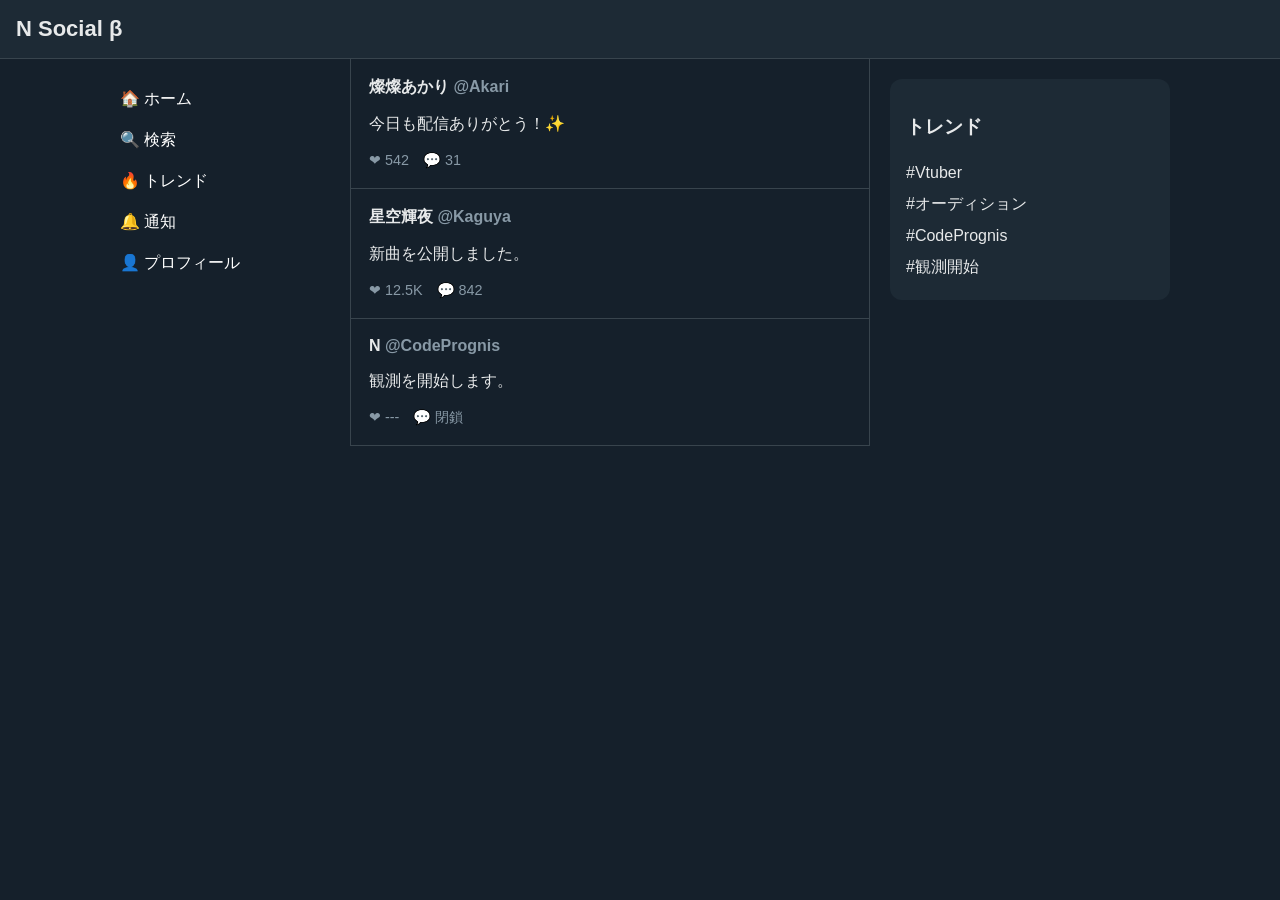
==== index.html @ 0c4f1783 "Rename Nsocial.html to index.html" ====
<!DOCTYPE html>
<html lang="ja">
<head>
<meta charset="UTF-8">
<meta name="viewport" content="width=device-width,initial-scale=1">
<title>N Social</title>
<style>
body{margin:0;background:#15202b;color:#e7e9ea;font-family:Arial,sans-serif}
header{position:sticky;top:0;background:#1d2a35;padding:16px;border-bottom:1px solid #38444d;font-size:22px;font-weight:bold}
.container{display:flex;max-width:1100px;margin:auto}
nav{width:220px;padding:20px}
nav a{display:block;color:#fff;text-decoration:none;padding:10px;border-radius:8px}
nav a:hover{background:#22303c}
main{flex:1;border-left:1px solid #38444d;border-right:1px solid #38444d}
.post{padding:18px;border-bottom:1px solid #38444d}
.user{font-weight:bold}
.id{color:#8899a6}
.meta{color:#8899a6;font-size:.9em;margin-top:8px}
aside{width:280px;padding:20px}
.box{background:#1d2a35;border-radius:12px;padding:16px}
.tag{display:block;padding:6px 0}
</style>
</head>
<body>
<header>N Social β</header>
<div class="container">
<nav>
<a href="#">🏠 ホーム</a>
<a href="#">🔍 検索</a>
<a href="#">🔥 トレンド</a>
<a href="#">🔔 通知</a>
<a href="#">👤 プロフィール</a>
</nav>
<main>
<div class="post">
<div class="user">燦燦あかり <span class="id">@Akari</span></div>
<p>今日も配信ありがとう！✨</p>
<div class="meta">❤ 542　💬 31</div>
</div>
<div class="post">
<div class="user">星空輝夜 <span class="id">@Kaguya</span></div>
<p>新曲を公開しました。</p>
<div class="meta">❤ 12.5K　💬 842</div>
</div>
<div class="post">
<div class="user">N <span class="id">@CodePrognis</span></div>
<p>観測を開始します。</p>
<div class="meta">❤ ---　💬 閉鎖</div>
</div>
</main>
<aside>
<div class="box">
<h3>トレンド</h3>
<span class="tag">#Vtuber</span>
<span class="tag">#オーディション</span>
<span class="tag">#CodePrognis</span>
<span class="tag">#観測開始</span>
</div>
</aside>
</div>
</body>
</html>
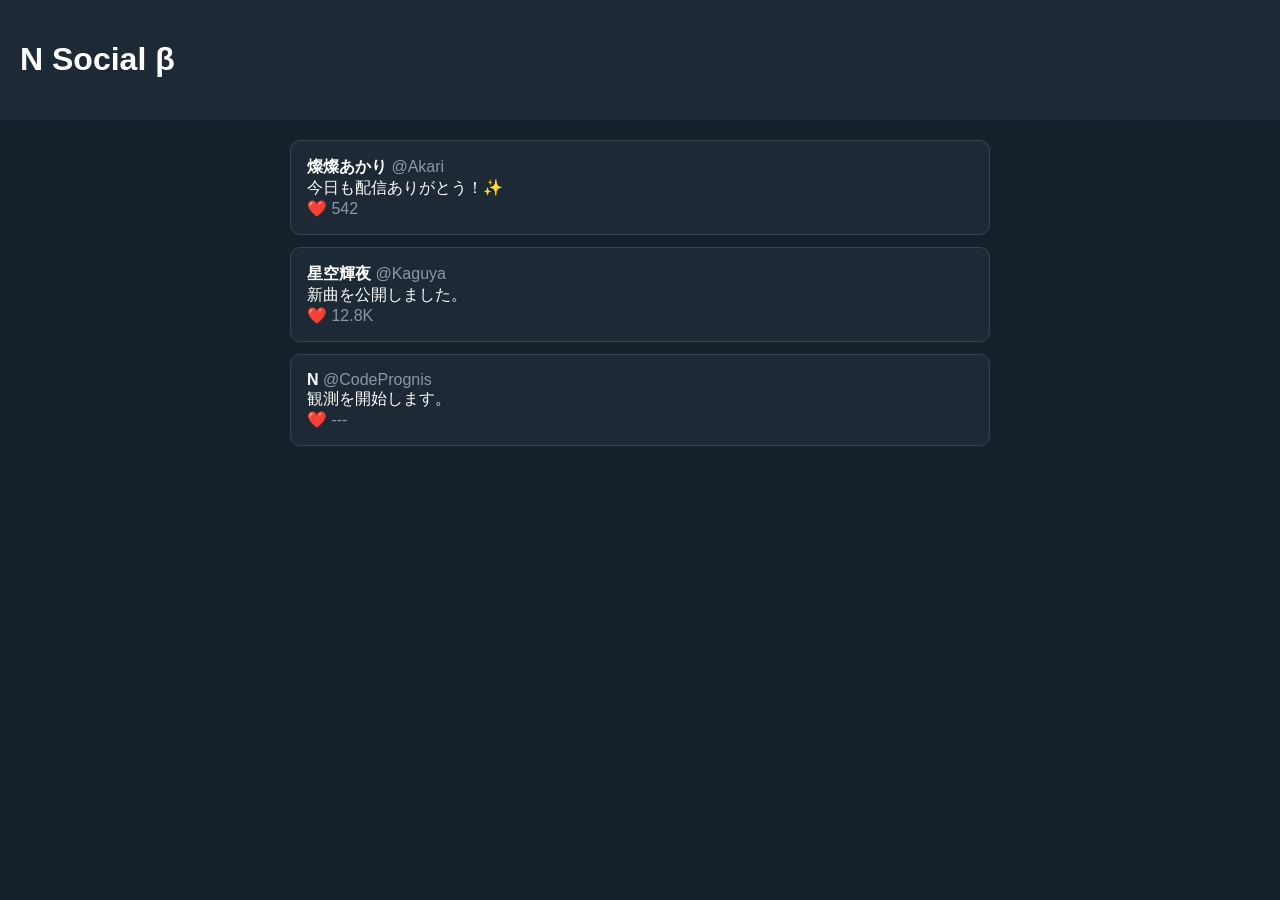
==== commit ace98966: "Add files via upload" ====
--- a/index.html
+++ b/index.html
@@ -1,62 +1 @@
-<!DOCTYPE html>
-<html lang="ja">
-<head>
-<meta charset="UTF-8">
-<meta name="viewport" content="width=device-width,initial-scale=1">
-<title>N Social</title>
-<style>
-body{margin:0;background:#15202b;color:#e7e9ea;font-family:Arial,sans-serif}
-header{position:sticky;top:0;background:#1d2a35;padding:16px;border-bottom:1px solid #38444d;font-size:22px;font-weight:bold}
-.container{display:flex;max-width:1100px;margin:auto}
-nav{width:220px;padding:20px}
-nav a{display:block;color:#fff;text-decoration:none;padding:10px;border-radius:8px}
-nav a:hover{background:#22303c}
-main{flex:1;border-left:1px solid #38444d;border-right:1px solid #38444d}
-.post{padding:18px;border-bottom:1px solid #38444d}
-.user{font-weight:bold}
-.id{color:#8899a6}
-.meta{color:#8899a6;font-size:.9em;margin-top:8px}
-aside{width:280px;padding:20px}
-.box{background:#1d2a35;border-radius:12px;padding:16px}
-.tag{display:block;padding:6px 0}
-</style>
-</head>
-<body>
-<header>N Social β</header>
-<div class="container">
-<nav>
-<a href="#">🏠 ホーム</a>
-<a href="#">🔍 検索</a>
-<a href="#">🔥 トレンド</a>
-<a href="#">🔔 通知</a>
-<a href="#">👤 プロフィール</a>
-</nav>
-<main>
-<div class="post">
-<div class="user">燦燦あかり <span class="id">@Akari</span></div>
-<p>今日も配信ありがとう！✨</p>
-<div class="meta">❤ 542　💬 31</div>
-</div>
-<div class="post">
-<div class="user">星空輝夜 <span class="id">@Kaguya</span></div>
-<p>新曲を公開しました。</p>
-<div class="meta">❤ 12.5K　💬 842</div>
-</div>
-<div class="post">
-<div class="user">N <span class="id">@CodePrognis</span></div>
-<p>観測を開始します。</p>
-<div class="meta">❤ ---　💬 閉鎖</div>
-</div>
-</main>
-<aside>
-<div class="box">
-<h3>トレンド</h3>
-<span class="tag">#Vtuber</span>
-<span class="tag">#オーディション</span>
-<span class="tag">#CodePrognis</span>
-<span class="tag">#観測開始</span>
-</div>
-</aside>
-</div>
-</body>
-</html>
+<!DOCTYPE html><html lang="ja"><head><meta charset="UTF-8"><meta name="viewport" content="width=device-width,initial-scale=1"><title>N Social</title><link rel="stylesheet" href="css/style.css"></head><body><header><h1>N Social β</h1></header><main id="timeline"></main><script src="js/app.js"></script></body></html>
--- a/css/style.css
+++ b/css/style.css
@@ -0,0 +1 @@
+body{margin:0;background:#15202b;color:#fff;font-family:Arial}header{background:#1d2a35;padding:20px}#timeline{max-width:700px;margin:20px auto}.post{background:#1d2a35;border:1px solid #38444d;border-radius:10px;padding:16px;margin-bottom:12px}.account,.likes{color:#8b98a5}
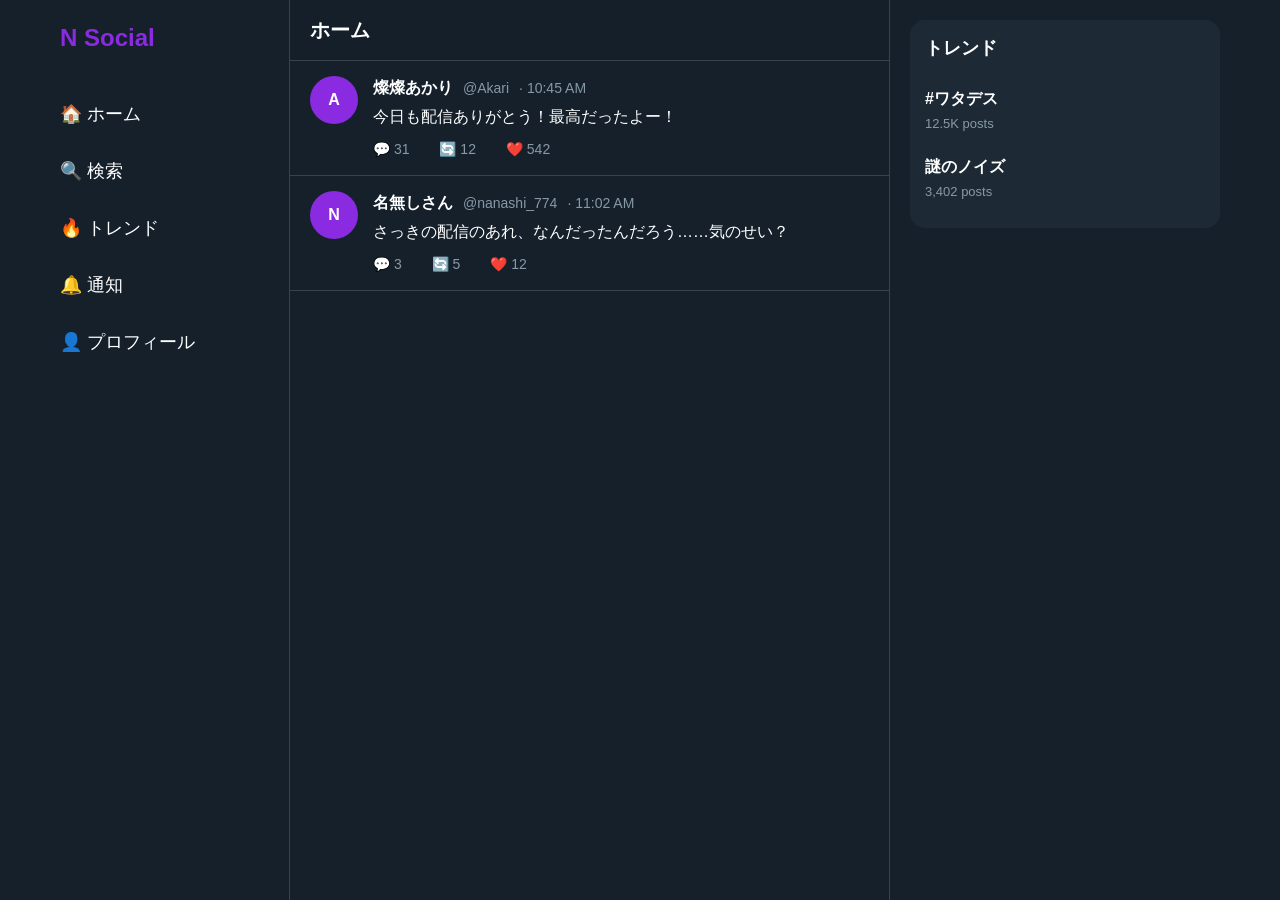
==== commit 0d93c67b: "Add files via upload" ====
--- a/index.html
+++ b/index.html
@@ -1 +1,42 @@
-<!DOCTYPE html><html lang="ja"><head><meta charset="UTF-8"><meta name="viewport" content="width=device-width,initial-scale=1"><title>N Social</title><link rel="stylesheet" href="css/style.css"></head><body><header><h1>N Social β</h1></header><main id="timeline"></main><script src="js/app.js"></script></body></html>+<!DOCTYPE html>
+<html lang="ja">
+<head>
+    <meta charset="UTF-8">
+    <meta name="viewport" content="width=device-width, initial-scale=1.0">
+    <title>N Social - ホーム</title>
+    <link rel="stylesheet" href="css/style.css">
+</head>
+<body>
+    <div class="container">
+        <!-- 左カラム -->
+        <aside class="sidebar-left">
+            <div class="logo">N Social</div>
+            <nav>
+                <div class="nav-item">🏠 ホーム</div>
+                <div class="nav-item">🔍 検索</div>
+                <div class="nav-item">🔥 トレンド</div>
+                <div class="nav-item">🔔 通知</div>
+                <div class="nav-item">👤 プロフィール</div>
+            </nav>
+        </aside>
+
+        <!-- 中央カラム -->
+        <main class="main-content">
+            <div class="page-title">ホーム</div>
+            <!-- js/app.js でここに投稿が挿入されます -->
+            <div id="timeline"></div>
+        </main>
+
+        <!-- 右カラム -->
+        <aside class="sidebar-right">
+            <div class="trend-card">
+                <h2>トレンド</h2>
+                <!-- js/app.js でここにトレンドが挿入されます -->
+                <div id="trend-list"></div>
+            </div>
+        </aside>
+    </div>
+
+    <script src="js/app.js"></script>
+</body>
+</html>
--- a/css/style.css
+++ b/css/style.css
@@ -1 +1,157 @@
-body{margin:0;background:#15202b;color:#fff;font-family:Arial}header{background:#1d2a35;padding:20px}#timeline{max-width:700px;margin:20px auto}.post{background:#1d2a35;border:1px solid #38444d;border-radius:10px;padding:16px;margin-bottom:12px}.account,.likes{color:#8b98a5}+:root {
+  --bg-color: #15202b;
+  --card-color: #1d2a35;
+  --accent-color: #8a2be2; /* アクセントの紫 */
+  --text-main: #ffffff;
+  --text-muted: #8899a6;
+  --border-color: #38444d;
+}
+
+* {
+  box-sizing: border-box;
+  margin: 0;
+  padding: 0;
+}
+
+body {
+  background-color: var(--bg-color);
+  color: var(--text-main);
+  font-family: -apple-system, BlinkMacSystemFont, "Segoe UI", Roboto, Helvetica, Arial, sans-serif;
+  line-height: 1.5;
+}
+
+.container {
+  display: flex;
+  max-width: 1200px;
+  margin: 0 auto;
+  min-height: 100vh;
+}
+
+/* 左カラム：メニュー */
+.sidebar-left {
+  width: 250px;
+  padding: 20px;
+  border-right: 1px solid var(--border-color);
+  position: sticky;
+  top: 0;
+  height: 100vh;
+}
+
+.logo {
+  font-size: 24px;
+  font-weight: bold;
+  color: var(--accent-color);
+  margin-bottom: 30px;
+}
+
+.nav-item {
+  padding: 15px 0;
+  font-size: 18px;
+  cursor: pointer;
+  transition: color 0.2s;
+}
+
+.nav-item:hover {
+  color: var(--accent-color);
+}
+
+/* 中央カラム：タイムライン */
+.main-content {
+  flex: 1;
+  border-right: 1px solid var(--border-color);
+}
+
+.page-title {
+  padding: 15px 20px;
+  font-size: 20px;
+  font-weight: bold;
+  border-bottom: 1px solid var(--border-color);
+  backdrop-filter: blur(10px);
+  position: sticky;
+  top: 0;
+  background-color: rgba(21, 32, 43, 0.8);
+  z-index: 10;
+}
+
+.post {
+  padding: 15px 20px;
+  border-bottom: 1px solid var(--border-color);
+  display: flex;
+  gap: 15px;
+  transition: background-color 0.2s;
+}
+
+.post:hover {
+  background-color: var(--card-color);
+}
+
+.post-icon {
+  width: 48px;
+  height: 48px;
+  border-radius: 50%;
+  background-color: var(--accent-color);
+  display: flex;
+  align-items: center;
+  justify-content: center;
+  font-weight: bold;
+}
+
+.post-header {
+  display: flex;
+  gap: 10px;
+  align-items: baseline;
+  margin-bottom: 5px;
+}
+
+.post-name {
+  font-weight: bold;
+}
+
+.post-account, .post-time {
+  color: var(--text-muted);
+  font-size: 14px;
+}
+
+.post-actions {
+  display: flex;
+  gap: 30px;
+  margin-top: 10px;
+  color: var(--text-muted);
+  font-size: 14px;
+}
+
+/* 右カラム：トレンド */
+.sidebar-right {
+  width: 350px;
+  padding: 20px;
+}
+
+.trend-card {
+  background-color: var(--card-color);
+  border-radius: 15px;
+  padding: 15px;
+}
+
+.trend-card h2 {
+  font-size: 18px;
+  margin-bottom: 15px;
+}
+
+.trend-item {
+  padding: 10px 0;
+  cursor: pointer;
+}
+
+.trend-item:hover .trend-keyword {
+  color: var(--accent-color);
+}
+
+.trend-keyword {
+  font-weight: bold;
+  display: block;
+}
+
+.trend-count {
+  font-size: 13px;
+  color: var(--text-muted);
+}
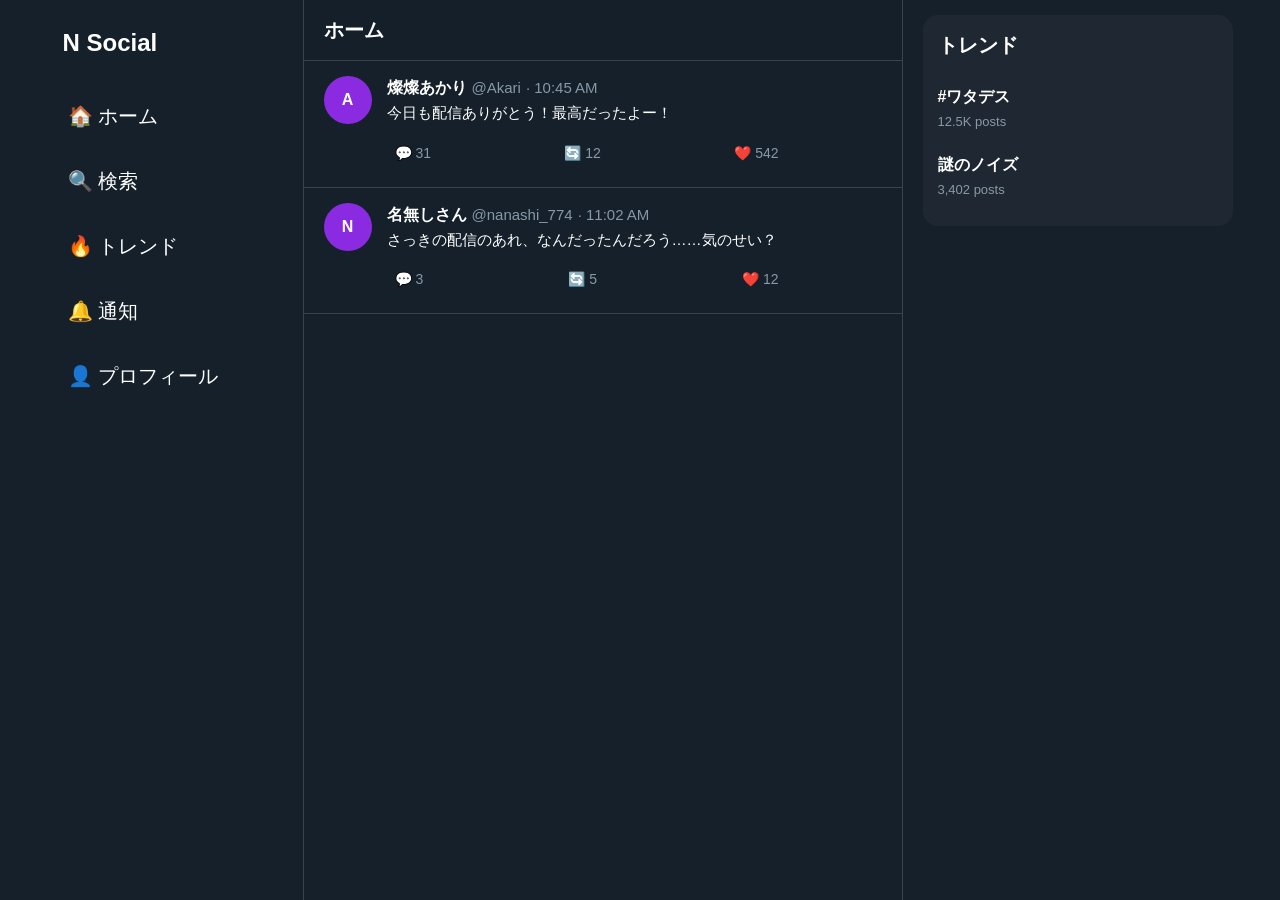
==== commit 17a2b5b4: "Add files via upload" ====
--- a/index.html
+++ b/index.html
@@ -12,11 +12,11 @@
         <aside class="sidebar-left">
             <div class="logo">N Social</div>
             <nav>
-                <div class="nav-item">🏠 ホーム</div>
-                <div class="nav-item">🔍 検索</div>
+                <a href="index.html" class="nav-item link-text" style="display:block;">🏠 ホーム</a>
+                <a href="search.html" class="nav-item link-text" style="display:block;">🔍 検索</a>
                 <div class="nav-item">🔥 トレンド</div>
                 <div class="nav-item">🔔 通知</div>
-                <div class="nav-item">👤 プロフィール</div>
+                <a href="profile.html?id=user1" class="nav-item link-text" style="display:block;">👤 プロフィール</a>
             </nav>
         </aside>
 
--- a/css/style.css
+++ b/css/style.css
@@ -1,10 +1,10 @@
 :root {
-  --bg-color: #15202b;
-  --card-color: #1d2a35;
-  --accent-color: #8a2be2; /* アクセントの紫 */
+  --bg-color: #15202b;       /* 背景色 */
+  --hover-bg: #1e2732;       /* ホバー時の背景色（X風） */
+  --accent-color: #8a2be2;   /* アクセントの紫 */
   --text-main: #ffffff;
   --text-muted: #8899a6;
-  --border-color: #38444d;
+  --border-color: #38444d;   /* 境界線の色 */
 }
 
 * {
@@ -22,43 +22,55 @@
 
 .container {
   display: flex;
-  max-width: 1200px;
+  justify-content: center;
+  max-width: 1250px;
   margin: 0 auto;
   min-height: 100vh;
 }
 
-/* 左カラム：メニュー */
+/* --------------------
+   左カラム：メニュー
+-------------------- */
 .sidebar-left {
-  width: 250px;
-  padding: 20px;
-  border-right: 1px solid var(--border-color);
+  width: 275px;
+  padding: 10px 20px;
   position: sticky;
   top: 0;
   height: 100vh;
+  display: flex;
+  flex-direction: column;
 }
 
 .logo {
   font-size: 24px;
   font-weight: bold;
-  color: var(--accent-color);
-  margin-bottom: 30px;
+  color: var(--text-main); /* Xっぽく白に */
+  padding: 15px;
+  margin-bottom: 10px;
 }
 
 .nav-item {
-  padding: 15px 0;
-  font-size: 18px;
-  cursor: pointer;
-  transition: color 0.2s;
+  padding: 15px 20px;
+  font-size: 20px;
+  cursor: pointer;
+  transition: background-color 0.2s;
+  border-radius: 30px;
+  width: fit-content;
+  margin-bottom: 5px;
 }
 
 .nav-item:hover {
-  color: var(--accent-color);
-}
-
-/* 中央カラム：タイムライン */
+  background-color: var(--hover-bg);
+}
+
+/* --------------------
+   中央カラム：タイムライン
+-------------------- */
 .main-content {
-  flex: 1;
+  width: 600px;
+  border-left: 1px solid var(--border-color);
   border-right: 1px solid var(--border-color);
+  min-height: 100vh;
 }
 
 .page-title {
@@ -69,8 +81,9 @@
   backdrop-filter: blur(10px);
   position: sticky;
   top: 0;
-  background-color: rgba(21, 32, 43, 0.8);
+  background-color: rgba(21, 32, 43, 0.85);
   z-index: 10;
+  cursor: pointer;
 }
 
 .post {
@@ -79,10 +92,11 @@
   display: flex;
   gap: 15px;
   transition: background-color 0.2s;
+  cursor: pointer;
 }
 
 .post:hover {
-  background-color: var(--card-color);
+  background-color: var(--hover-bg);
 }
 
 .post-icon {
@@ -94,13 +108,18 @@
   align-items: center;
   justify-content: center;
   font-weight: bold;
+  flex-shrink: 0;
+}
+
+.post-content {
+  width: 100%;
 }
 
 .post-header {
   display: flex;
-  gap: 10px;
+  gap: 5px;
   align-items: baseline;
-  margin-bottom: 5px;
+  margin-bottom: 2px;
 }
 
 .post-name {
@@ -109,41 +128,69 @@
 
 .post-account, .post-time {
   color: var(--text-muted);
-  font-size: 14px;
+  font-size: 15px;
+}
+
+.post-text {
+  font-size: 15px;
+  margin-bottom: 10px;
+  white-space: pre-wrap; /* 改行を反映 */
 }
 
 .post-actions {
   display: flex;
-  gap: 30px;
-  margin-top: 10px;
+  justify-content: space-between;
+  max-width: 400px;
   color: var(--text-muted);
   font-size: 14px;
 }
 
-/* 右カラム：トレンド */
+.post-actions span {
+  display: flex;
+  align-items: center;
+  gap: 8px;
+  cursor: pointer;
+  padding: 8px;
+  border-radius: 50%;
+  transition: color 0.2s, background-color 0.2s;
+}
+
+.post-actions span:hover {
+  color: var(--accent-color);
+  background-color: rgba(138, 43, 226, 0.1);
+}
+
+/* --------------------
+   右カラム：トレンド
+-------------------- */
 .sidebar-right {
   width: 350px;
-  padding: 20px;
+  padding: 15px 20px;
+  position: sticky;
+  top: 0;
+  height: 100vh;
 }
 
 .trend-card {
-  background-color: var(--card-color);
+  background-color: var(--hover-bg); /* Xの右カラム風の少し浮いた色 */
   border-radius: 15px;
-  padding: 15px;
+  padding: 15px 0;
 }
 
 .trend-card h2 {
-  font-size: 18px;
-  margin-bottom: 15px;
+  font-size: 20px;
+  font-weight: bold;
+  padding: 0 15px 15px 15px;
 }
 
 .trend-item {
-  padding: 10px 0;
-  cursor: pointer;
-}
-
-.trend-item:hover .trend-keyword {
-  color: var(--accent-color);
+  padding: 10px 15px;
+  cursor: pointer;
+  transition: background-color 0.2s;
+}
+
+.trend-item:hover {
+  background-color: rgba(255, 255, 255, 0.03);
 }
 
 .trend-keyword {
@@ -154,4 +201,49 @@
 .trend-count {
   font-size: 13px;
   color: var(--text-muted);
+  margin-top: 2px;
+}
+/* --------------------
+   プロフィールページ用
+-------------------- */
+.profile-banner {
+  height: 200px;
+  background-color: var(--border-color);
+  /* 以下の3行を追加：画像を枠いっぱいに綺麗に表示する設定 */
+  background-size: cover;
+  background-position: center;
+  background-repeat: no-repeat;
+}
+
+/* リンク付きテキスト用 */
+.link-text {
+  color: inherit;
+  text-decoration: none;
+}
+.link-text:hover {
+  text-decoration: underline;
+}
+
+/* --------------------
+   検索ページ用
+-------------------- */
+.search-box-container {
+  padding: 15px 20px;
+  border-bottom: 1px solid var(--border-color);
+}
+
+.search-input {
+  width: 100%;
+  padding: 12px 20px;
+  background-color: var(--hover-bg);
+  border: 1px solid var(--border-color);
+  border-radius: 30px;
+  color: var(--text-main);
+  font-size: 15px;
+  outline: none;
+  transition: border-color 0.2s;
+}
+
+.search-input:focus {
+  border-color: var(--accent-color);
 }
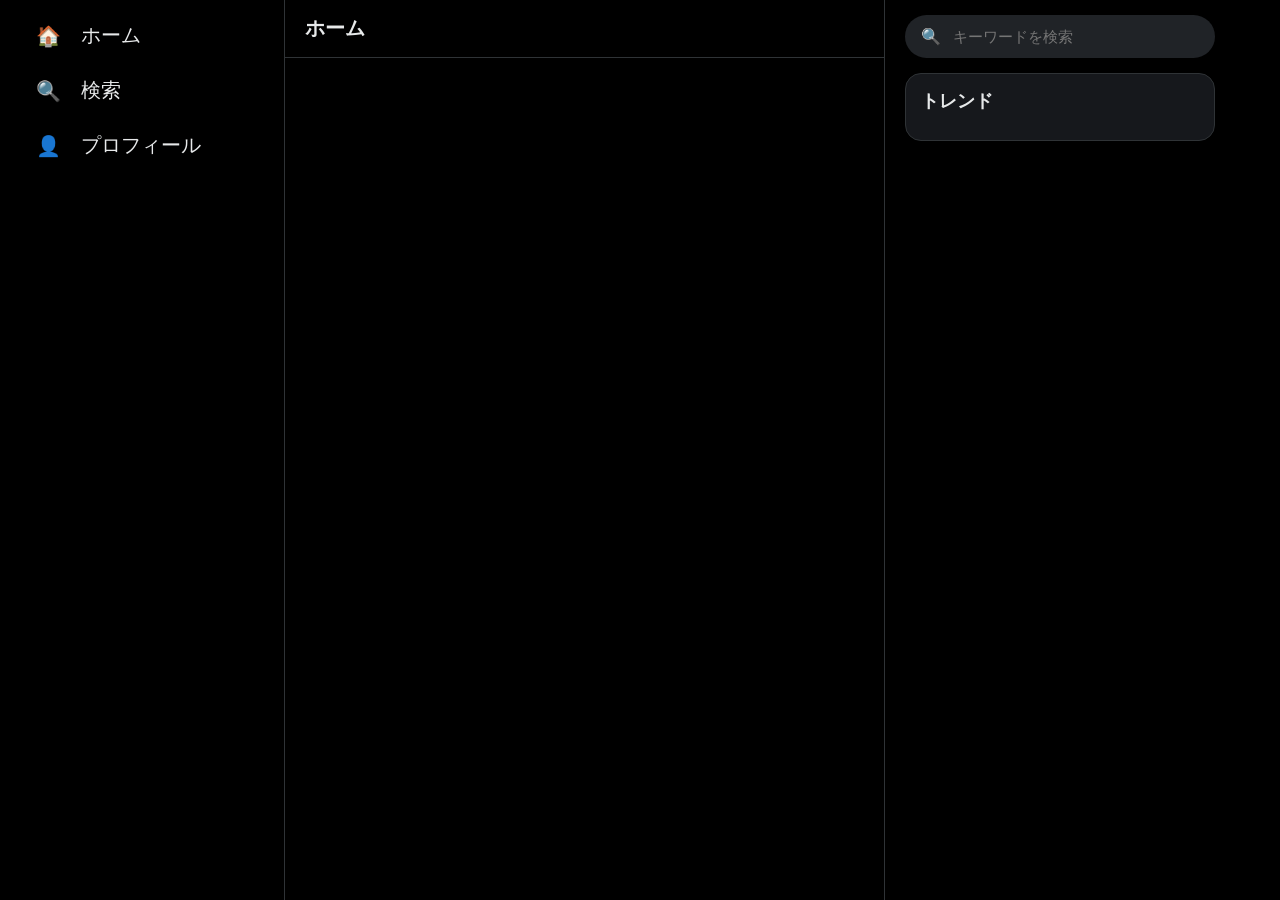
==== commit a12d3db4: "Add files via upload" ====
--- a/index.html
+++ b/index.html
@@ -3,40 +3,35 @@
 <head>
     <meta charset="UTF-8">
     <meta name="viewport" content="width=device-width, initial-scale=1.0">
-    <title>N Social - ホーム</title>
+    <title>ホーム / ワタデスSNS</title>
     <link rel="stylesheet" href="css/style.css">
 </head>
 <body>
-    <div class="container">
-        <!-- 左カラム -->
-        <aside class="sidebar-left">
-            <div class="logo">N Social</div>
-            <nav>
-                <a href="index.html" class="nav-item link-text" style="display:block;">🏠 ホーム</a>
-                <a href="search.html" class="nav-item link-text" style="display:block;">🔍 検索</a>
-                <div class="nav-item">🔥 トレンド</div>
-                <div class="nav-item">🔔 通知</div>
-                <a href="profile.html?id=user1" class="nav-item link-text" style="display:block;">👤 プロフィール</a>
-            </nav>
-        </aside>
-
-        <!-- 中央カラム -->
+    <div class="app-container">
+        <nav class="sidebar">
+            <div class="sidebar-nav">
+                <a href="index.html" class="nav-item">🏠 <span>ホーム</span></a>
+                <a href="search.html" class="nav-item">🔍 <span>検索</span></a>
+                <a href="profile.html?id=user1" class="nav-item">👤 <span>プロフィール</span></a>
+            </div>
+        </nav>
+        
         <main class="main-content">
-            <div class="page-title">ホーム</div>
-            <!-- js/app.js でここに投稿が挿入されます -->
+            <div class="header">ホーム</div>
             <div id="timeline"></div>
         </main>
 
-        <!-- 右カラム -->
-        <aside class="sidebar-right">
+        <aside class="widgets">
+            <div class="search-box">
+                <span>🔍</span>
+                <input type="text" id="global-search-input" placeholder="キーワードを検索">
+            </div>
             <div class="trend-card">
-                <h2>トレンド</h2>
-                <!-- js/app.js でここにトレンドが挿入されます -->
+                <h3>トレンド</h3>
                 <div id="trend-list"></div>
             </div>
         </aside>
     </div>
-
     <script src="js/app.js"></script>
 </body>
 </html>
--- a/css/style.css
+++ b/css/style.css
@@ -1,249 +1,372 @@
 :root {
-  --bg-color: #15202b;       /* 背景色 */
-  --hover-bg: #1e2732;       /* ホバー時の背景色（X風） */
-  --accent-color: #8a2be2;   /* アクセントの紫 */
-  --text-main: #ffffff;
-  --text-muted: #8899a6;
-  --border-color: #38444d;   /* 境界線の色 */
+    --bg-color: #000000;
+    --card-bg: #000000;
+    --text-main: #e7e9ea;
+    --text-muted: #71767b;
+    --border-color: #2f3336;
+    --accent-color: #1d9bf0;
+    --hover-color: rgba(239, 245, 245, 0.1);
+    --repost-color: #00ba7c;
+    --like-color: #f91880;
 }
 
 * {
-  box-sizing: border-box;
-  margin: 0;
-  padding: 0;
+    box-sizing: border-box;
+    margin: 0;
+    padding: 0;
+    font-family: -apple-system, BlinkMacSystemFont, "Segoe UI", Roboto, Helvetica, Arial, sans-serif;
 }
 
 body {
-  background-color: var(--bg-color);
-  color: var(--text-main);
-  font-family: -apple-system, BlinkMacSystemFont, "Segoe UI", Roboto, Helvetica, Arial, sans-serif;
-  line-height: 1.5;
-}
-
-.container {
-  display: flex;
-  justify-content: center;
-  max-width: 1250px;
-  margin: 0 auto;
-  min-height: 100vh;
-}
-
-/* --------------------
-   左カラム：メニュー
--------------------- */
-.sidebar-left {
-  width: 275px;
-  padding: 10px 20px;
-  position: sticky;
-  top: 0;
-  height: 100vh;
-  display: flex;
-  flex-direction: column;
-}
-
-.logo {
-  font-size: 24px;
-  font-weight: bold;
-  color: var(--text-main); /* Xっぽく白に */
-  padding: 15px;
-  margin-bottom: 10px;
+    background-color: var(--bg-color);
+    color: var(--text-main);
+    display: flex;
+    justify-content: center;
+    min-height: 100vh;
+}
+
+.app-container {
+    display: flex;
+    width: 100%;
+    max-width: 1260px;
+}
+
+.sidebar {
+    width: 275px;
+    padding: 0 10px;
+    display: flex;
+    flex-direction: column;
+    justify-content: space-between;
+    border-right: 1px solid var(--border-color);
+    height: 100vh;
+    position: sticky;
+    top: 0;
+}
+
+.sidebar-nav {
+    display: flex;
+    flex-direction: column;
+    gap: 4px;
+    margin-top: 10px;
 }
 
 .nav-item {
-  padding: 15px 20px;
-  font-size: 20px;
-  cursor: pointer;
-  transition: background-color 0.2s;
-  border-radius: 30px;
-  width: fit-content;
-  margin-bottom: 5px;
+    display: flex;
+    align-items: center;
+    gap: 20px;
+    padding: 12px 16px;
+    font-size: 20px;
+    color: var(--text-main);
+    text-decoration: none;
+    border-radius: 9999px;
+    width: fit-content;
 }
 
 .nav-item:hover {
-  background-color: var(--hover-bg);
-}
-
-/* --------------------
-   中央カラム：タイムライン
--------------------- */
+    background-color: var(--hover-color);
+}
+
 .main-content {
-  width: 600px;
-  border-left: 1px solid var(--border-color);
-  border-right: 1px solid var(--border-color);
-  min-height: 100vh;
-}
-
-.page-title {
-  padding: 15px 20px;
-  font-size: 20px;
-  font-weight: bold;
-  border-bottom: 1px solid var(--border-color);
-  backdrop-filter: blur(10px);
-  position: sticky;
-  top: 0;
-  background-color: rgba(21, 32, 43, 0.85);
-  z-index: 10;
-  cursor: pointer;
+    flex: 1;
+    max-width: 600px;
+    border-right: 1px solid var(--border-color);
+    min-height: 100vh;
+}
+
+.header {
+    position: sticky;
+    top: 0;
+    background-color: rgba(0, 0, 0, 0.85);
+    backdrop-filter: blur(12px);
+    border-bottom: 1px solid var(--border-color);
+    padding: 15px 20px;
+    font-size: 20px;
+    font-weight: bold;
+    z-index: 10;
+}
+
+.widgets {
+    width: 350px;
+    padding: 15px 20px;
+    display: flex;
+    flex-direction: column;
+    gap: 15px;
+}
+
+.search-box {
+    background-color: #202327;
+    border-radius: 9999px;
+    display: flex;
+    align-items: center;
+    padding: 12px 16px;
+    gap: 12px;
+}
+
+.search-box input {
+    background: transparent;
+    border: none;
+    color: var(--text-main);
+    font-size: 15px;
+    outline: none;
+    width: 100%;
+}
+
+.trend-card {
+    background-color: #16181c;
+    border-radius: 16px;
+    padding: 15px;
+    border: 1px solid var(--border-color);
+}
+
+.trend-card h3 {
+    font-size: 18px;
+    margin-bottom: 12px;
+}
+
+.trend-item {
+    padding: 8px 0;
+    cursor: pointer;
+}
+
+.trend-item:hover {
+    opacity: 0.8;
+}
+
+.trend-keyword {
+    font-weight: bold;
+    font-size: 15px;
+    display: block;
+}
+
+.trend-count {
+    font-size: 13px;
+    color: var(--text-muted);
 }
 
 .post {
-  padding: 15px 20px;
-  border-bottom: 1px solid var(--border-color);
-  display: flex;
-  gap: 15px;
-  transition: background-color 0.2s;
-  cursor: pointer;
+    display: flex;
+    padding: 12px 16px;
+    border-bottom: 1px solid var(--border-color);
+    cursor: pointer;
+    position: relative;
 }
 
 .post:hover {
-  background-color: var(--hover-bg);
+    background-color: rgba(255, 255, 255, 0.03);
 }
 
 .post-icon {
-  width: 48px;
-  height: 48px;
-  border-radius: 50%;
-  background-color: var(--accent-color);
-  display: flex;
-  align-items: center;
-  justify-content: center;
-  font-weight: bold;
-  flex-shrink: 0;
+    width: 40px;
+    height: 40px;
+    border-radius: 50%;
+    background-color: #333;
+    display: flex;
+    align-items: center;
+    justify-content: center;
+    font-weight: bold;
+    margin-right: 12px;
+    flex-shrink: 0;
+    background-size: cover;
+    background-position: center;
 }
 
 .post-content {
-  width: 100%;
+    flex: 1;
+    overflow: hidden;
+}
+
+.repost-indicator {
+    display: flex;
+    align-items: center;
+    gap: 8px;
+    color: var(--text-muted);
+    font-size: 13px;
+    font-weight: bold;
+    margin-bottom: 4px;
 }
 
 .post-header {
-  display: flex;
-  gap: 5px;
-  align-items: baseline;
-  margin-bottom: 2px;
+    display: flex;
+    align-items: center;
+    gap: 6px;
+    margin-bottom: 4px;
+    flex-wrap: wrap;
 }
 
 .post-name {
-  font-weight: bold;
+    font-weight: bold;
+    font-size: 15px;
+}
+
+.link-text {
+    color: var(--text-main);
+    text-decoration: none;
+}
+
+.link-text:hover {
+    text-decoration: underline;
 }
 
 .post-account, .post-time {
-  color: var(--text-muted);
-  font-size: 15px;
+    color: var(--text-muted);
+    font-size: 14px;
 }
 
 .post-text {
-  font-size: 15px;
-  margin-bottom: 10px;
-  white-space: pre-wrap; /* 改行を反映 */
+    font-size: 15px;
+    line-height: 1.5;
+    word-break: break-all;
+    white-space: pre-wrap;
+    margin-bottom: 12px;
+}
+
+.post-image-container {
+    border-radius: 16px;
+    overflow: hidden;
+    margin-bottom: 12px;
+    border: 1px solid var(--border-color);
+    max-height: 300px;
+}
+
+.post-image-container img {
+    width: 100%;
+    height: 100%;
+    object-fit: cover;
+    display: block;
+}
+
+.quoted-post {
+    border: 1px solid var(--border-color);
+    border-radius: 16px;
+    padding: 12px;
+    margin-bottom: 12px;
+    cursor: pointer;
+}
+
+.quoted-post:hover {
+    background-color: rgba(255, 255, 255, 0.02);
 }
 
 .post-actions {
-  display: flex;
-  justify-content: space-between;
-  max-width: 400px;
-  color: var(--text-muted);
-  font-size: 14px;
-}
-
-.post-actions span {
-  display: flex;
-  align-items: center;
-  gap: 8px;
-  cursor: pointer;
-  padding: 8px;
-  border-radius: 50%;
-  transition: color 0.2s, background-color 0.2s;
-}
-
-.post-actions span:hover {
-  color: var(--accent-color);
-  background-color: rgba(138, 43, 226, 0.1);
-}
-
-/* --------------------
-   右カラム：トレンド
--------------------- */
-.sidebar-right {
-  width: 350px;
-  padding: 15px 20px;
-  position: sticky;
-  top: 0;
-  height: 100vh;
-}
-
-.trend-card {
-  background-color: var(--hover-bg); /* Xの右カラム風の少し浮いた色 */
-  border-radius: 15px;
-  padding: 15px 0;
-}
-
-.trend-card h2 {
-  font-size: 20px;
-  font-weight: bold;
-  padding: 0 15px 15px 15px;
-}
-
-.trend-item {
-  padding: 10px 15px;
-  cursor: pointer;
-  transition: background-color 0.2s;
-}
-
-.trend-item:hover {
-  background-color: rgba(255, 255, 255, 0.03);
-}
-
-.trend-keyword {
-  font-weight: bold;
-  display: block;
-}
-
-.trend-count {
-  font-size: 13px;
-  color: var(--text-muted);
-  margin-top: 2px;
-}
-/* --------------------
-   プロフィールページ用
--------------------- */
+    display: flex;
+    justify-content: space-between;
+    color: var(--text-muted);
+    max-width: 425px;
+    margin-right: 20px;
+}
+
+.post-action-item {
+    display: flex;
+    align-items: center;
+    gap: 6px;
+    font-size: 13px;
+    cursor: pointer;
+}
+
+.post-action-item.reply:hover { color: var(--accent-color); }
+.post-action-item.repost:hover { color: var(--repost-color); }
+.post-action-item.like:hover { color: var(--like-color); }
+
+.pin-header {
+    font-size: 13px;
+    color: var(--text-muted);
+    margin-bottom: 6px;
+    font-weight: bold;
+}
+
 .profile-banner {
-  height: 200px;
-  background-color: var(--border-color);
-  /* 以下の3行を追加：画像を枠いっぱいに綺麗に表示する設定 */
-  background-size: cover;
-  background-position: center;
-  background-repeat: no-repeat;
-}
-
-/* リンク付きテキスト用 */
-.link-text {
-  color: inherit;
-  text-decoration: none;
-}
-.link-text:hover {
-  text-decoration: underline;
-}
-
-/* --------------------
-   検索ページ用
--------------------- */
-.search-box-container {
-  padding: 15px 20px;
-  border-bottom: 1px solid var(--border-color);
-}
-
-.search-input {
-  width: 100%;
-  padding: 12px 20px;
-  background-color: var(--hover-bg);
-  border: 1px solid var(--border-color);
-  border-radius: 30px;
-  color: var(--text-main);
-  font-size: 15px;
-  outline: none;
-  transition: border-color 0.2s;
-}
-
-.search-input:focus {
-  border-color: var(--accent-color);
+    height: 200px;
+    background-color: #333;
+    background-size: cover;
+    background-position: center;
+}
+
+.profile-bio-section {
+    padding: 16px;
+    position: relative;
+}
+
+.profile-avatar-large {
+    width: 134px;
+    height: 134px;
+    border-radius: 50%;
+    border: 4px solid var(--bg-color);
+    background-color: #444;
+    position: absolute;
+    top: -70px;
+    left: 16px;
+    display: flex;
+    align-items: center;
+    justify-content: center;
+    font-size: 40px;
+    font-weight: bold;
+    background-size: cover;
+    background-position: center;
+}
+
+.profile-tabs {
+    display: flex;
+    border-bottom: 1px solid var(--border-color);
+}
+
+.profile-tab {
+    flex: 1;
+    text-align: center;
+    padding: 16px;
+    font-weight: bold;
+    color: var(--text-muted);
+    cursor: pointer;
+}
+
+.profile-tab.active {
+    color: var(--text-main);
+    border-bottom: 4px solid var(--accent-color);
+}
+
+.media-grid {
+    display: grid;
+    grid-template-columns: repeat(3, 1fr);
+    gap: 2px;
+}
+
+.media-grid-item {
+    aspect-ratio: 1;
+    background-size: cover;
+    background-position: center;
+    cursor: pointer;
+}
+
+#image-modal, #repost-modal {
+    display: none;
+    position: fixed;
+    z-index: 9999;
+    left: 0;
+    top: 0;
+    width: 100%;
+    height: 100%;
+    background-color: rgba(0, 0, 0, 0.9);
+    align-items: center;
+    justify-content: center;
+}
+
+#image-modal img {
+    max-width: 90%;
+    max-height: 90%;
+}
+
+#image-modal-close, #repost-modal-close {
+    position: absolute;
+    top: 20px;
+    right: 30px;
+    font-size: 35px;
+    color: white;
+    cursor: pointer;
+}
+
+@media (max-width: 1024px) {
+    .widgets { display: none; }
+}
+@media (max-width: 768px) {
+    .sidebar { width: 80px; }
+    .sidebar .nav-item span { display: none; }
 }
